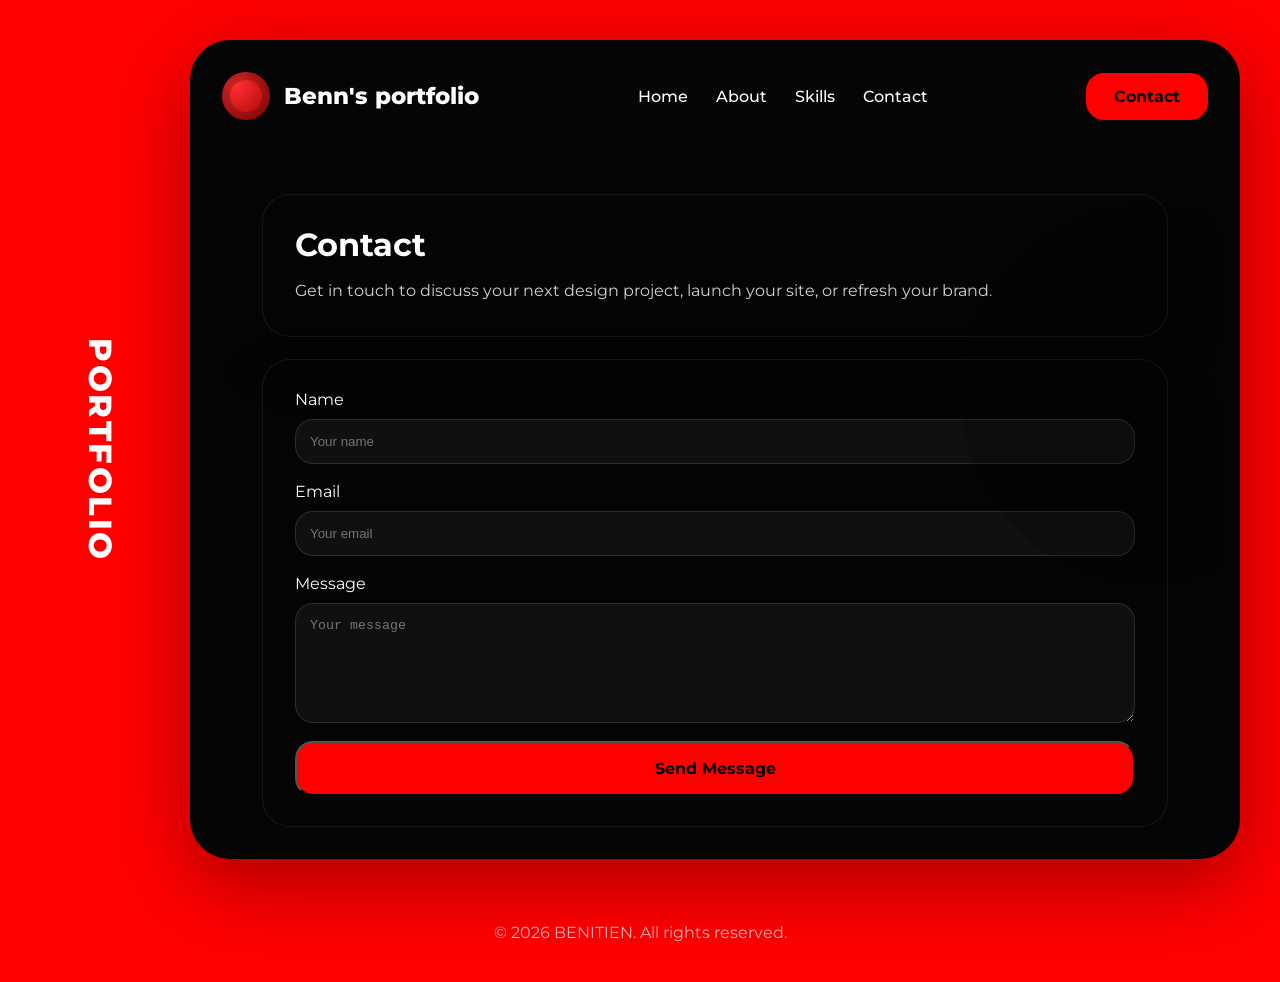
==== contact.html @ 22d27dc1 "the portifolio" ====
<!DOCTYPE html>
<html lang="en">
<head>
  <meta charset="UTF-8">
  <meta name="viewport" content="width=device-width, initial-scale=1.0">
  <title>Contact — BENITIEN Portfolio</title>
  <meta name="description" content="Contact BENITIEN for design projects.">
  <link rel="stylesheet" href="port.css">
</head>
<body>
  <div class="page-shell">
    <aside class="side-panel">
      <span>PORTFOLIO</span>
    </aside>

    <div class="hero-shell">
      <header class="hero-header">
        <div class="brand">
          <div class="brand-icon"></div>
          <span>Benn's portfolio</span>
        </div>
        <nav class="hero-nav">
          <a href="home.html">Home</a>
          <a href="about.html">About</a>
          <a href="skills.html">Skills</a>
          <a href="contact.html">Contact</a>
        </nav>
        <a class="hero-cta" href="contact.html">Contact</a>
      </header>

      <section class="content-sections">
        <div class="section-panel">
          <h2>Contact</h2>
          <p>Get in touch to discuss your next design project, launch your site, or refresh your brand.</p>
        </div>
        <div class="section-panel">
          <form id="contactForm" style="display:grid; gap:18px;">
            <label style="display:grid; gap:10px;">
              <span>Name</span>
              <input type="text" placeholder="Your name" required style="background:rgba(255,255,255,.05); border:1px solid rgba(255,255,255,.12); border-radius:18px; padding:14px; color:white;">
            </label>
            <label style="display:grid; gap:10px;">
              <span>Email</span>
              <input type="email" placeholder="Your email" required style="background:rgba(255,255,255,.05); border:1px solid rgba(255,255,255,.12); border-radius:18px; padding:14px; color:white;">
            </label>
            <label style="display:grid; gap:10px;">
              <span>Message</span>
              <textarea rows="6" placeholder="Your message" required style="background:rgba(255,255,255,.05); border:1px solid rgba(255,255,255,.12); border-radius:18px; padding:14px; color:white;"></textarea>
            </label>
            <button class="btn btn-primary" type="submit">Send Message</button>
          </form>
        </div>
      </section>
    </div>
  </div>

  <footer class="page-footer">
    <p>© 2026 BENITIEN. All rights reserved.</p>
  </footer>

  <script src="port.js"></script>
</body>
</html>
---- port.css ----
@import url('https://fonts.googleapis.com/css2?family=Montserrat:wght@300;400;500;600;700;800&family=Roboto:wght@300;400;500;700&display=swap');

:root {
  --red: #ff0000;
  --black: #050505;
  --dark: #111111;
  --white: #ffffff;
  --muted: #d1d1d1;
  --shadow: 0 24px 80px rgba(0, 0, 0, 0.35);
}

* {
  box-sizing: border-box;
  margin: 0;
  padding: 0;
}

html {
  scroll-behavior: smooth;
}

body {
  min-height: 100vh;
  font-family: 'Montserrat', sans-serif;
  background: var(--red);
  color: var(--white);
}

img {
  display: block;
  max-width: 100%;
}

a {
  color: inherit;
  text-decoration: none;
}

button {
  font: inherit;
}

.page-shell {
  display: grid;
  grid-template-columns: 120px 1fr;
  min-height: calc(100vh - 80px);
  padding: 40px;
  gap: 30px;
}

.side-panel {
  display: flex;
  align-items: center;
  justify-content: center;
  background: var(--red);
}

.side-panel span {
  writing-mode: vertical-rl;
  text-orientation: mixed;
  font-size: 2rem;
  font-weight: 800;
  letter-spacing: 0.08em;
}

.hero-shell {
  background: var(--black);
  border-radius: 40px;
  box-shadow: var(--shadow);
  padding: 32px;
  position: relative;
  overflow: hidden;
}

.hero-shell::before {
  content: '';
  position: absolute;
  top: 20%;
  right: -100px;
  width: 380px;
  height: 380px;
  background: rgba(0, 0, 0, 0.16);
  border-radius: 50%;
  z-index: 0;
}

.hero-header {
  position: relative;
  z-index: 1;
  display: flex;
  align-items: center;
  justify-content: space-between;
  gap: 20px;
  padding-bottom: 24px;
}

.brand {
  display: flex;
  align-items: center;
  gap: 14px;
  font-size: 1.45rem;
  font-weight: 800;
}

.brand-icon {
  width: 48px;
  height: 48px;
  border-radius: 50%;
  background: radial-gradient(circle at 30% 30%, #ff2f2f, #9c0000);
  box-shadow: inset 0 0 0 8px rgba(0, 0, 0, 0.2);
}

.hero-nav {
  display: flex;
  align-items: center;
  gap: 28px;
}

.hero-nav a {
  color: var(--white);
  font-weight: 500;
  transition: color 0.2s ease;
}

.hero-nav a:hover {
  color: var(--red);
}

.hero-cta {
  display: inline-flex;
  align-items: center;
  justify-content: center;
  border-radius: 18px;
  background: var(--red);
  color: var(--black);
  padding: 14px 28px;
  font-weight: 700;
  transition: transform 0.2s ease, background 0.2s ease;
}

.hero-cta:hover {
  transform: translateY(-2px);
}

.hero-content {
  position: relative;
  z-index: 1;
  display: grid;
  grid-template-columns: 1.1fr 0.9fr;
  align-items: center;
  gap: 48px;
  padding-top: 40px;
}

.hero-copy {
  max-width: 600px;
}

.hero-intro {
  font-size: 1.5rem;
  font-weight: 400;
  margin-bottom: 18px;
}

.hero-intro span {
  font-weight: 700;
}

h1 {
  font-size: 4.8rem;
  line-height: 0.95;
  margin-bottom: 18px;
  letter-spacing: -0.04em;
}

.hero-copy p {
  color: var(--muted);
  font-size: 1rem;
  line-height: 1.9;
  max-width: 520px;
  margin-bottom: 30px;
}

.hero-actions {
  display: flex;
  flex-wrap: wrap;
  gap: 18px;
  margin-bottom: 32px;
}

.btn {
  border-radius: 18px;
  padding: 16px 32px;
  font-weight: 700;
  transition: transform 0.2s ease, box-shadow 0.2s ease;
}

.btn-primary {
  background: var(--red);
  color: var(--black);
}

.btn-primary:hover {
  transform: translateY(-2px);
  box-shadow: 0 18px 40px rgba(255, 0, 0, 0.24);
}

.btn-secondary {
  border: 1px solid rgba(255, 255, 255, 0.18);
  background: rgba(255, 255, 255, 0.05);
  color: var(--white);
}

.btn-secondary:hover {
  background: rgba(255, 255, 255, 0.1);
}

.hero-social {
  display: flex;
  align-items: center;
  gap: 18px;
  font-size: 0.95rem;
}

.hero-social span {
  color: var(--white);
  opacity: 0.9;
}

.social-list {
  display: flex;
  align-items: center;
  gap: 10px;
}

.social-list a {
  display: inline-flex;
  align-items: center;
  justify-content: center;
  width: 38px;
  height: 38px;
  border-radius: 12px;
  background: rgba(255, 255, 255, 0.06);
  color: var(--white);
  font-size: 0.95rem;
  font-weight: 700;
}

.hero-visual {
  position: relative;
  min-height: 560px;
  display: flex;
  align-items: center;
  justify-content: center;
}

.hero-circle img{
  max-width: 90px;
  height: 400px;
  border-radius: 50%;
  z-index: 1;
}

.content-sections {
  display: grid;
  gap: 22px;
  padding: 50px 40px 0;
}

.section-panel {
  background: rgba(0, 0, 0, 0.16);
  border: 1px solid rgba(255, 255, 255, 0.08);
  border-radius: 28px;
  padding: 30px 32px;
  box-shadow: 0 24px 60px rgba(0, 0, 0, 0.15);
}

.section-panel h2 {
  font-size: 2rem;
  margin-bottom: 12px;
}

.section-panel p {
  color: var(--muted);
  line-height: 1.9;
}

.page-footer {
  text-align: center;
  padding: 24px 0 40px;
  color: rgba(255, 255, 255, 0.7);
}

@media (max-width: 1120px) {
  .content-sections {
    padding: 40px 20px 0;
  }
  .page-shell {
    grid-template-columns: 90px 1fr;
    padding: 30px;
  }

  .hero-content {
    grid-template-columns: 1fr;
  }

  .hero-visual {
    min-height: auto;
  }
}

@media (max-width: 880px) {
  .page-shell {
    grid-template-columns: 1fr;
    padding: 20px;
  }

  .side-panel {
    display: none;
  }

  .hero-shell {
    border-radius: 28px;
    padding: 24px;
  }

  .hero-header {
    flex-direction: column;
    align-items: flex-start;
    gap: 18px;
  }

  .hero-nav {
    flex-wrap: wrap;
    gap: 16px;
  }

  h1 {
    font-size: clamp(3.2rem, 8vw, 4.2rem);
  }

  .hero-actions {
    flex-direction: column;
    align-items: stretch;
  }

  .hero-visual {
    min-height: 420px;
  }

  .hero-circle {
    width: 360px;
    height: 360px;
    right: -60px;
  }
}

@media (max-width: 600px) {
  .hero-shell {
    padding: 20px;
  }

  .hero-nav {
    gap: 12px;
  }

  .hero-copy p {
    font-size: 0.98rem;
  }

  .btn {
    width: 100%;
  }

  .hero-actions {
    gap: 14px;
  }
}
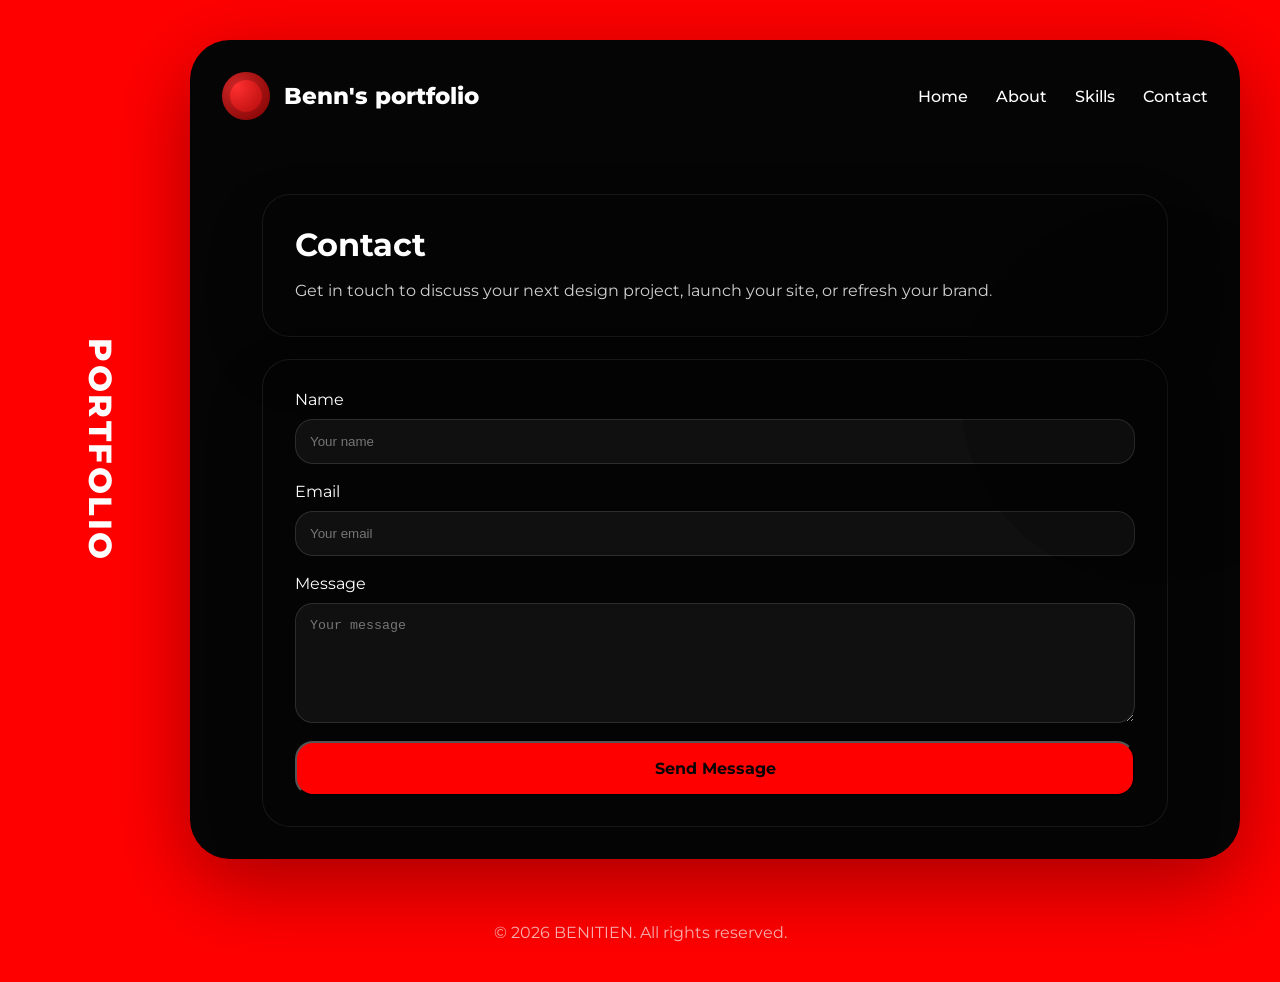
==== commit 65c8ab80: "etrewt" ====
--- a/contact.html
+++ b/contact.html
@@ -19,13 +19,14 @@
           <div class="brand-icon"></div>
           <span>Benn's portfolio</span>
         </div>
-        <nav class="hero-nav">
+        <nav class="hero-nav hide">
           <a href="home.html">Home</a>
           <a href="about.html">About</a>
           <a href="skills.html">Skills</a>
           <a href="contact.html">Contact</a>
         </nav>
-        <a class="hero-cta" href="contact.html">Contact</a>
+        <!-- <a class="hero-cta" href="contact.html">Contact</a> -->
+        <button class="menu">Menu</button>
       </header>
 
       <section class="content-sections">
--- a/port.css
+++ b/port.css
@@ -290,8 +290,18 @@
   padding: 24px 0 40px;
   color: rgba(255, 255, 255, 0.7);
 }
-
-@media (max-width: 1120px) {
+.menu{
+  display: none;
+  background-color: var(--red);
+  color: white;
+  padding: 10px 20px;
+  border-radius: 5px;
+  border: none;
+  font-size: 1.2rem;
+  cursor: pointer;
+}
+
+@media (max-width: 900px) {
   .content-sections {
     padding: 40px 20px 0;
   }
@@ -323,17 +333,31 @@
     border-radius: 28px;
     padding: 24px;
   }
-
-  .hero-header {
+  .menu{
+    display: block;
+  }
+
+  /* .hero-header {
     flex-direction: column;
     align-items: flex-start;
     gap: 18px;
-  }
+  } */
 
   .hero-nav {
     flex-wrap: wrap;
     gap: 16px;
-  }
+    flex-direction: column;
+    position: absolute;
+    top: 80px;
+    left: 450px;
+    background-color: #050505;
+    padding:30px ;
+  } 
+  .hide{
+    display: none;
+    flex-direction: column;
+    
+  } 
 
   h1 {
     font-size: clamp(3.2rem, 8vw, 4.2rem);
@@ -352,17 +376,17 @@
     width: 360px;
     height: 360px;
     right: -60px;
-  }
-}
+  }}
+
 
 @media (max-width: 600px) {
   .hero-shell {
     padding: 20px;
   }
 
-  .hero-nav {
+  /* .hero-nav {
     gap: 12px;
-  }
+  } */
 
   .hero-copy p {
     font-size: 0.98rem;
@@ -375,4 +399,5 @@
   .hero-actions {
     gap: 14px;
   }
+  
 }
